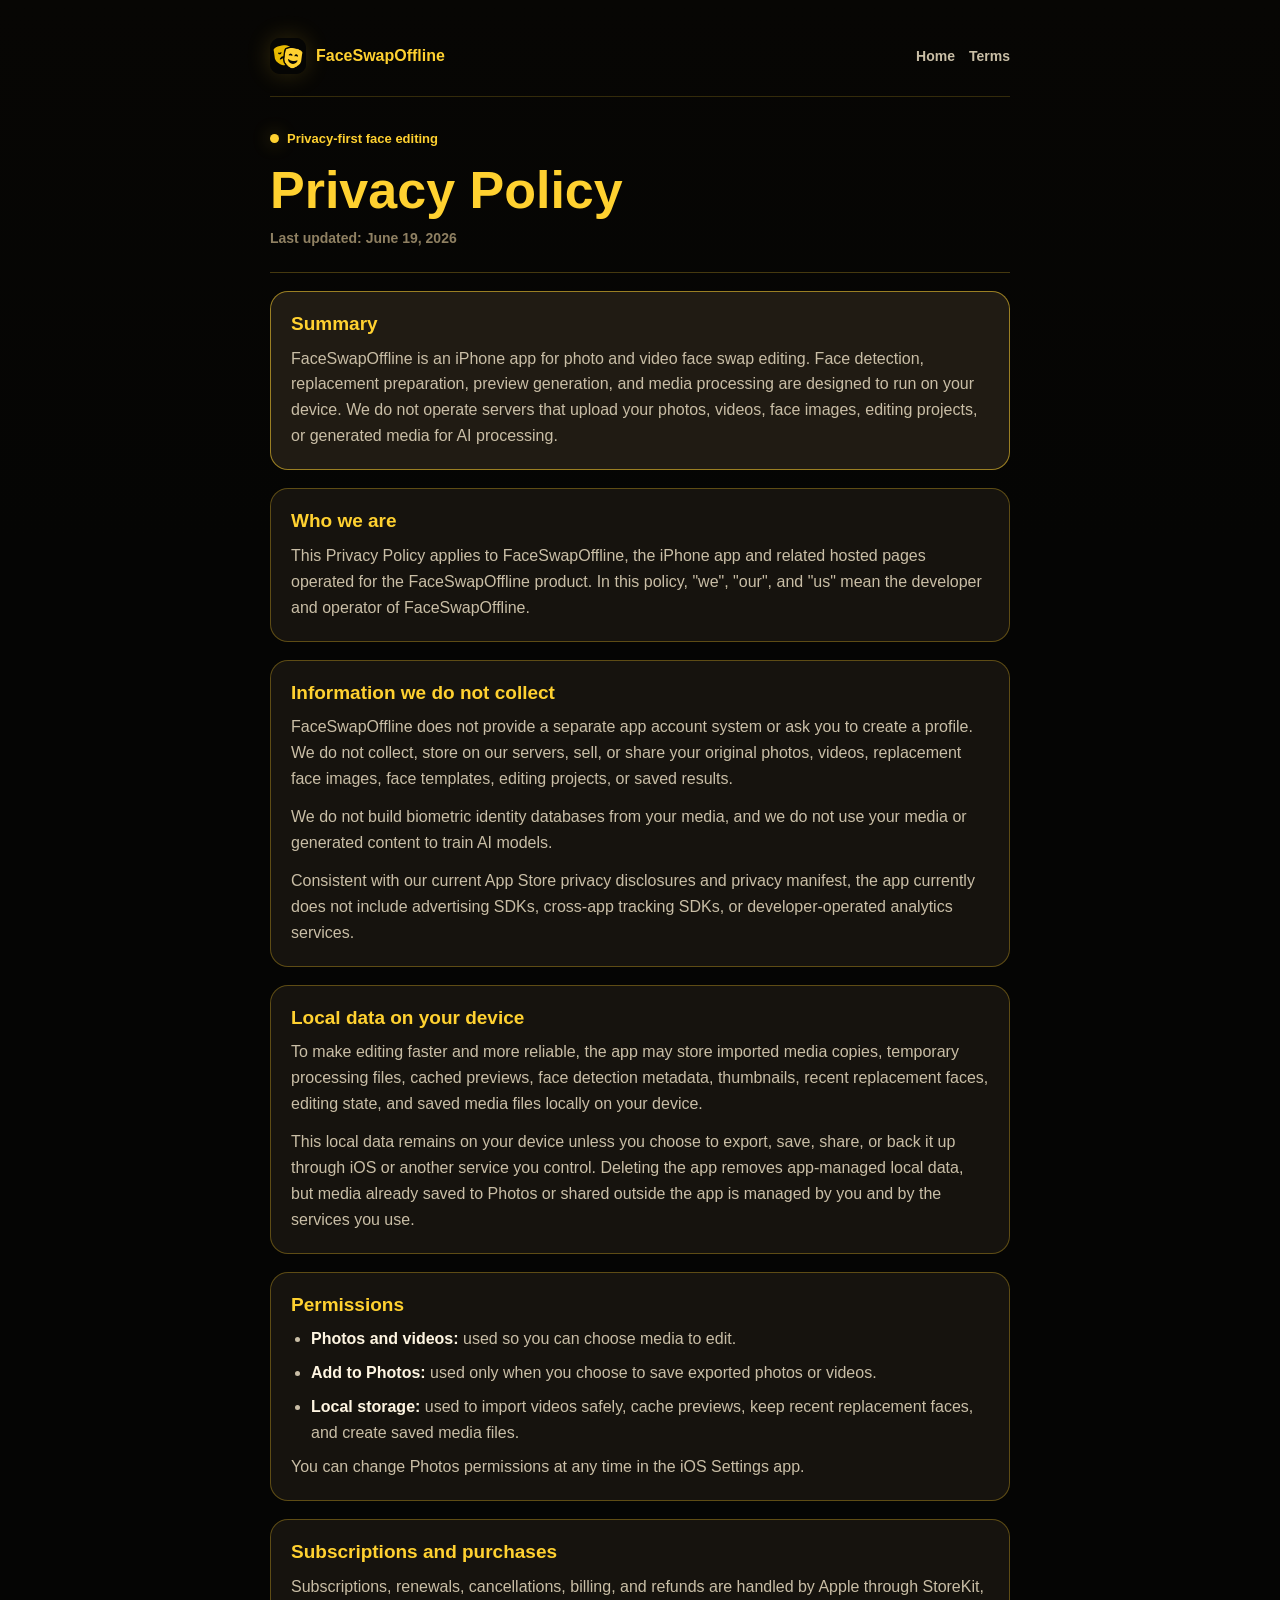
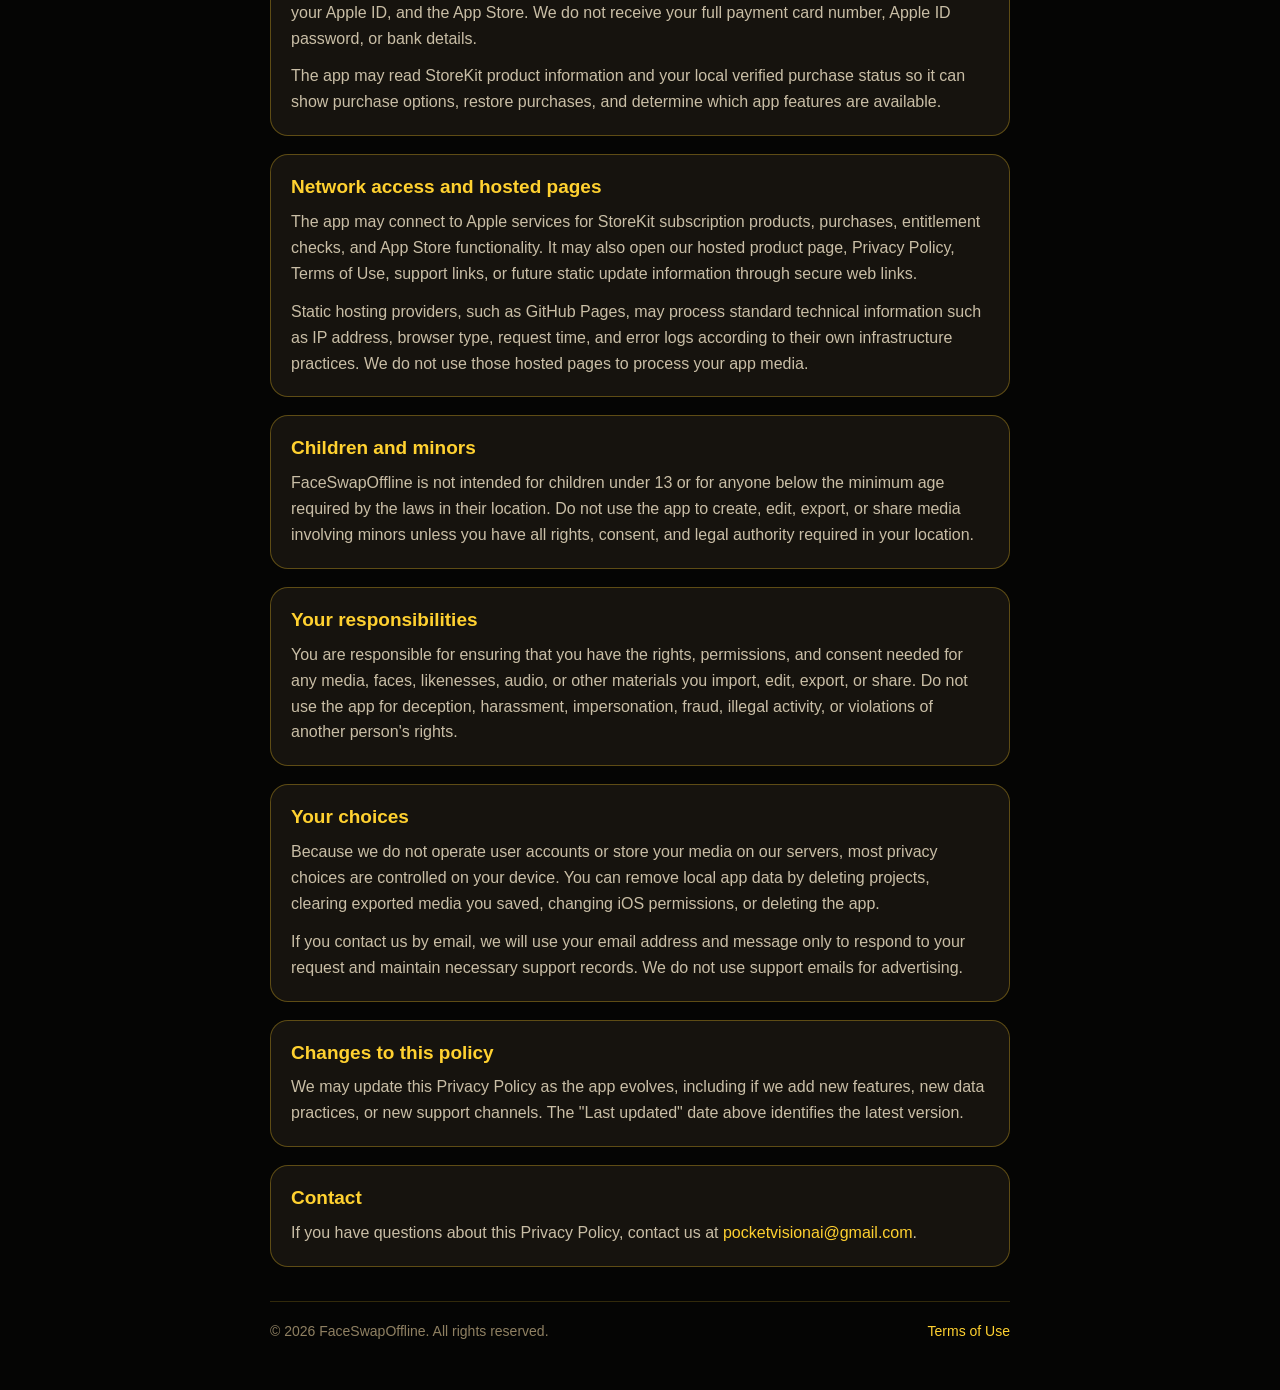
==== privacy.html @ 2d2094a8 "first commit" ====
<!doctype html>
<html lang="en">
<head>
  <meta charset="utf-8">
  <meta name="viewport" content="width=device-width, initial-scale=1">
  <title>FaceSwapOffline Privacy Policy</title>
  <link rel="icon" href="resource/icon.png">
  <link rel="apple-touch-icon" href="resource/icon.png">
  <link rel="stylesheet" href="site.css?v=2026060701">
</head>
<body>
  <main class="page legal-page">
    <header class="site-header" aria-label="Site header">
      <a class="brand" href="index.html" aria-label="FaceSwapOffline home">
        <img class="mark" src="resource/icon.png" width="36" height="36" alt="" aria-hidden="true">
        <span>FaceSwapOffline</span>
      </a>
      <nav class="nav" aria-label="Legal navigation">
        <a href="index.html">Home</a>
        <a href="terms.html">Terms</a>
      </nav>
    </header>

    <div class="legal-title">
      <p class="eyebrow">Privacy-first face editing</p>
      <h1>Privacy Policy</h1>
      <p class="updated">Last updated: June 19, 2026</p>
    </div>

    <section class="section notice">
      <h2>Summary</h2>
      <p>FaceSwapOffline is an iPhone app for photo and video face swap editing. Face detection, replacement preparation, preview generation, and media processing are designed to run on your device. We do not operate servers that upload your photos, videos, face images, editing projects, or generated media for AI processing.</p>
    </section>

    <section class="section">
      <h2>Who we are</h2>
      <p>This Privacy Policy applies to FaceSwapOffline, the iPhone app and related hosted pages operated for the FaceSwapOffline product. In this policy, "we", "our", and "us" mean the developer and operator of FaceSwapOffline.</p>
    </section>

    <section class="section">
      <h2>Information we do not collect</h2>
      <p>FaceSwapOffline does not provide a separate app account system or ask you to create a profile. We do not collect, store on our servers, sell, or share your original photos, videos, replacement face images, face templates, editing projects, or saved results.</p>
      <p>We do not build biometric identity databases from your media, and we do not use your media or generated content to train AI models.</p>
      <p>Consistent with our current App Store privacy disclosures and privacy manifest, the app currently does not include advertising SDKs, cross-app tracking SDKs, or developer-operated analytics services.</p>
    </section>

    <section class="section">
      <h2>Local data on your device</h2>
      <p>To make editing faster and more reliable, the app may store imported media copies, temporary processing files, cached previews, face detection metadata, thumbnails, recent replacement faces, editing state, and saved media files locally on your device.</p>
      <p>This local data remains on your device unless you choose to export, save, share, or back it up through iOS or another service you control. Deleting the app removes app-managed local data, but media already saved to Photos or shared outside the app is managed by you and by the services you use.</p>
    </section>

    <section class="section">
      <h2>Permissions</h2>
      <ul>
        <li><strong>Photos and videos:</strong> used so you can choose media to edit.</li>
        <li><strong>Add to Photos:</strong> used only when you choose to save exported photos or videos.</li>
        <li><strong>Local storage:</strong> used to import videos safely, cache previews, keep recent replacement faces, and create saved media files.</li>
      </ul>
      <p>You can change Photos permissions at any time in the iOS Settings app.</p>
    </section>

    <section class="section">
      <h2>Subscriptions and purchases</h2>
      <p>Subscriptions, renewals, cancellations, billing, and refunds are handled by Apple through StoreKit, your Apple ID, and the App Store. We do not receive your full payment card number, Apple ID password, or bank details.</p>
      <p>The app may read StoreKit product information and your local verified purchase status so it can show purchase options, restore purchases, and determine which app features are available.</p>
    </section>

    <section class="section">
      <h2>Network access and hosted pages</h2>
      <p>The app may connect to Apple services for StoreKit subscription products, purchases, entitlement checks, and App Store functionality. It may also open our hosted product page, Privacy Policy, Terms of Use, support links, or future static update information through secure web links.</p>
      <p>Static hosting providers, such as GitHub Pages, may process standard technical information such as IP address, browser type, request time, and error logs according to their own infrastructure practices. We do not use those hosted pages to process your app media.</p>
    </section>

    <section class="section">
      <h2>Children and minors</h2>
      <p>FaceSwapOffline is not intended for children under 13 or for anyone below the minimum age required by the laws in their location. Do not use the app to create, edit, export, or share media involving minors unless you have all rights, consent, and legal authority required in your location.</p>
    </section>

    <section class="section">
      <h2>Your responsibilities</h2>
      <p>You are responsible for ensuring that you have the rights, permissions, and consent needed for any media, faces, likenesses, audio, or other materials you import, edit, export, or share. Do not use the app for deception, harassment, impersonation, fraud, illegal activity, or violations of another person's rights.</p>
    </section>

    <section class="section">
      <h2>Your choices</h2>
      <p>Because we do not operate user accounts or store your media on our servers, most privacy choices are controlled on your device. You can remove local app data by deleting projects, clearing exported media you saved, changing iOS permissions, or deleting the app.</p>
      <p>If you contact us by email, we will use your email address and message only to respond to your request and maintain necessary support records. We do not use support emails for advertising.</p>
    </section>

    <section class="section">
      <h2>Changes to this policy</h2>
      <p>We may update this Privacy Policy as the app evolves, including if we add new features, new data practices, or new support channels. The "Last updated" date above identifies the latest version.</p>
    </section>

    <section class="section">
      <h2>Contact</h2>
      <p>If you have questions about this Privacy Policy, contact us at <a href="mailto:pocketvisionai@gmail.com">pocketvisionai@gmail.com</a>.</p>
    </section>

    <footer class="footer">
      <span>&copy; 2026 FaceSwapOffline. All rights reserved.</span>
      <span><a href="terms.html">Terms of Use</a></span>
    </footer>
  </main>
</body>
</html>
---- site.css ----
:root {
  --app-black: #050504;
  --control-black: #0a0907;
  --surface: #18150f;
  --elevated: #221d14;
  --yellow: #ffd130;
  --yellow-pressed: #e6b800;
  --stroke: #6e5917;
  --text: #fff6e2;
  --muted: #c9bea6;
  --soft: #8f8062;
  --danger: #ff4747;
}

* {
  box-sizing: border-box;
}

html {
  -webkit-text-size-adjust: 100%;
  background: var(--app-black);
}

body {
  margin: 0;
  background: linear-gradient(180deg, #070604 0%, var(--app-black) 34rem);
  color: var(--text);
  font-family: -apple-system, BlinkMacSystemFont, "SF Pro Text", "Segoe UI", Roboto, Helvetica, Arial, sans-serif;
  line-height: 1.62;
  font-size: 16px;
}

a {
  color: var(--yellow);
  text-decoration: none;
}

a:hover {
  color: var(--yellow-pressed);
}

.page {
  width: min(980px, 100%);
  margin: 0 auto;
  padding: 24px 20px 48px;
}

.legal-page {
  width: min(780px, 100%);
}

.product-page {
  width: min(1120px, 100%);
}

.site-header {
  display: flex;
  align-items: center;
  justify-content: space-between;
  gap: 18px;
  padding: 14px 0 22px;
}

.brand {
  display: inline-flex;
  align-items: center;
  gap: 10px;
  min-width: 0;
  color: var(--yellow);
  font-weight: 850;
  letter-spacing: 0;
}

.mark {
  display: block;
  width: 36px;
  height: 36px;
  flex: 0 0 auto;
  border-radius: 10px;
  background: var(--app-black);
  object-fit: cover;
  box-shadow: 0 0 24px rgba(255, 209, 48, 0.18);
}

.brand span:last-child {
  overflow: hidden;
  text-overflow: ellipsis;
  white-space: nowrap;
}

.nav {
  display: flex;
  align-items: center;
  gap: 14px;
  font-size: 14px;
  font-weight: 750;
}

.nav a {
  color: var(--muted);
}

.nav a:hover {
  color: var(--yellow);
}

.hero {
  display: block;
  max-width: 760px;
  min-height: min(520px, calc(100vh - 86px));
  padding: 72px 0 44px;
}

.product-hero {
  display: grid;
  grid-template-columns: minmax(0, 1fr) minmax(280px, 380px);
  align-items: center;
  gap: 42px;
  max-width: none;
  min-height: min(660px, calc(100vh - 84px));
  padding: 46px 0 36px;
}

.hero-copy {
  min-width: 0;
}

.eyebrow {
  display: inline-flex;
  align-items: center;
  gap: 8px;
  margin: 0 0 14px;
  color: var(--yellow);
  font-size: 13px;
  font-weight: 850;
  letter-spacing: 0;
}

.eyebrow::before {
  width: 9px;
  height: 9px;
  border-radius: 999px;
  background: var(--yellow);
  content: "";
  box-shadow: 0 0 18px rgba(255, 209, 48, 0.38);
}

h1 {
  margin: 0;
  color: var(--yellow);
  font-size: clamp(42px, 8vw, 76px);
  line-height: 0.98;
  letter-spacing: 0;
}

.legal-title {
  padding: 28px 0 22px;
  border-top: 1px solid rgba(255, 209, 48, 0.18);
  border-bottom: 1px solid rgba(255, 209, 48, 0.25);
}

.legal-title h1 {
  font-size: clamp(34px, 7vw, 52px);
  line-height: 1.04;
}

.updated {
  margin: 10px 0 0;
  color: var(--soft);
  font-size: 14px;
  font-weight: 700;
}

.lead {
  max-width: 650px;
  margin: 18px 0 0;
  color: var(--muted);
  font-size: 18px;
}

.trust-line {
  display: inline-flex;
  margin: 24px 0 0;
  padding: 9px 12px;
  border: 1px solid rgba(255, 209, 48, 0.28);
  border-radius: 8px;
  color: var(--text);
  background: rgba(24, 21, 15, 0.82);
  font-size: 14px;
  font-weight: 800;
}

.hero-media {
  width: min(100%, 360px);
  justify-self: end;
}

.product-video {
  display: block;
  width: 100%;
  height: auto;
  aspect-ratio: 9 / 16;
  border: 1px solid rgba(255, 209, 48, 0.34);
  border-radius: 28px;
  background: var(--control-black);
  box-shadow: 0 20px 60px rgba(0, 0, 0, 0.34);
  object-fit: cover;
  object-position: center 44%;
}

.actions {
  display: flex;
  flex-wrap: wrap;
  gap: 12px;
  margin-top: 28px;
}

.button {
  display: inline-flex;
  align-items: center;
  justify-content: center;
  min-height: 48px;
  padding: 0 18px;
  border: 1px solid rgba(255, 209, 48, 0.72);
  border-radius: 999px;
  background: var(--yellow);
  color: var(--app-black);
  font-weight: 850;
}

.button.secondary {
  background: rgba(255, 209, 48, 0.06);
  color: var(--text);
}

.button:hover {
  background: var(--yellow-pressed);
  color: var(--app-black);
}

.button.secondary:hover {
  background: rgba(255, 209, 48, 0.12);
  color: var(--yellow);
}

.feature-grid {
  display: grid;
  grid-template-columns: repeat(4, 1fr);
  gap: 14px;
  margin-top: 16px;
}

.feature-card {
  padding: 18px;
  border: 1px solid rgba(110, 89, 23, 0.78);
  border-radius: 8px;
  background: rgba(24, 21, 15, 0.9);
}

.feature-card h2 {
  margin: 0 0 8px;
  color: var(--yellow);
  font-size: 18px;
  line-height: 1.25;
  letter-spacing: 0;
}

.feature-card p {
  margin: 0;
  color: var(--muted);
  font-size: 15px;
}

.showcase {
  margin-top: 54px;
}

.section-heading {
  max-width: 720px;
  margin-bottom: 20px;
}

.section-heading h2 {
  margin: 0;
  color: var(--text);
  font-size: clamp(28px, 4vw, 44px);
  line-height: 1.08;
  letter-spacing: 0;
}

.comparison-grid {
  display: grid;
  grid-template-columns: repeat(2, minmax(0, 1fr));
  gap: 18px;
}

.comparison-set {
  display: grid;
  grid-template-columns: repeat(2, minmax(0, 1fr));
  gap: 12px;
  min-width: 0;
}

.process-grid {
  display: grid;
  grid-template-columns: repeat(3, minmax(0, 1fr));
  gap: 14px;
}

.phone-shot {
  min-width: 0;
  margin: 0;
}

.phone-shot img {
  display: block;
  width: 100%;
  height: auto;
  aspect-ratio: 1170 / 2532;
  border: 1px solid rgba(255, 209, 48, 0.24);
  border-radius: 18px;
  background: var(--control-black);
  object-fit: cover;
  box-shadow: 0 14px 34px rgba(0, 0, 0, 0.24);
}

.photo-shot img {
  aspect-ratio: 2 / 3;
}

.phone-shot figcaption {
  margin-top: 8px;
  color: var(--soft);
  font-size: 13px;
  font-weight: 800;
  text-align: center;
}

.section-grid {
  display: grid;
  grid-template-columns: repeat(3, 1fr);
  gap: 16px;
  margin-top: 8px;
}

.section {
  margin-top: 18px;
  padding: 20px;
  border: 1px solid rgba(110, 89, 23, 0.82);
  border-radius: 18px;
  background: rgba(24, 21, 15, 0.94);
}

.section.notice {
  border-color: rgba(255, 209, 48, 0.55);
  background: rgba(34, 29, 20, 0.96);
}

.section h2 {
  margin: 0 0 10px;
  color: var(--yellow);
  font-size: 19px;
  line-height: 1.25;
  letter-spacing: 0;
}

.section p {
  margin: 0 0 12px;
  color: var(--muted);
}

.section p:last-child {
  margin-bottom: 0;
}

.section ul {
  margin: 10px 0 0;
  padding-left: 20px;
  color: var(--muted);
}

.section li {
  margin: 8px 0;
}

.section strong {
  color: var(--text);
}

.footer {
  display: flex;
  flex-wrap: wrap;
  align-items: center;
  justify-content: space-between;
  gap: 12px;
  margin-top: 34px;
  padding-top: 18px;
  border-top: 1px solid rgba(255, 209, 48, 0.18);
  color: var(--soft);
  font-size: 14px;
}

@media (max-width: 900px) {
  .page {
    padding: 18px 16px 38px;
  }

  .site-header {
    align-items: flex-start;
  }

  .nav {
    flex-wrap: wrap;
    justify-content: flex-end;
    row-gap: 6px;
  }

  .hero {
    min-height: auto;
    padding: 44px 0 30px;
  }

  .product-hero {
    grid-template-columns: 1fr;
    gap: 28px;
    padding: 34px 0 28px;
  }

  .hero-media {
    width: min(100%, 240px);
    justify-self: center;
  }

  .lead {
    font-size: 16px;
  }

  .feature-grid {
    grid-template-columns: repeat(2, 1fr);
  }

  .comparison-grid {
    grid-template-columns: 1fr;
  }

  .process-grid {
    grid-template-columns: 1fr;
  }

  .process-shot img {
    aspect-ratio: 1170 / 2100;
    object-position: center 45%;
  }

  .section-grid {
    grid-template-columns: 1fr;
  }
}

@media (max-width: 560px) {
  h1 {
    font-size: clamp(40px, 13vw, 58px);
  }

  .product-page h1 {
    font-size: clamp(36px, 11vw, 46px);
  }

  .feature-grid {
    grid-template-columns: 1fr;
  }

  .comparison-set {
    gap: 10px;
  }

  .phone-shot img {
    border-radius: 12px;
  }

  .product-video {
    border-radius: 20px;
  }

  .hero-media {
    width: min(100%, 220px);
  }
}
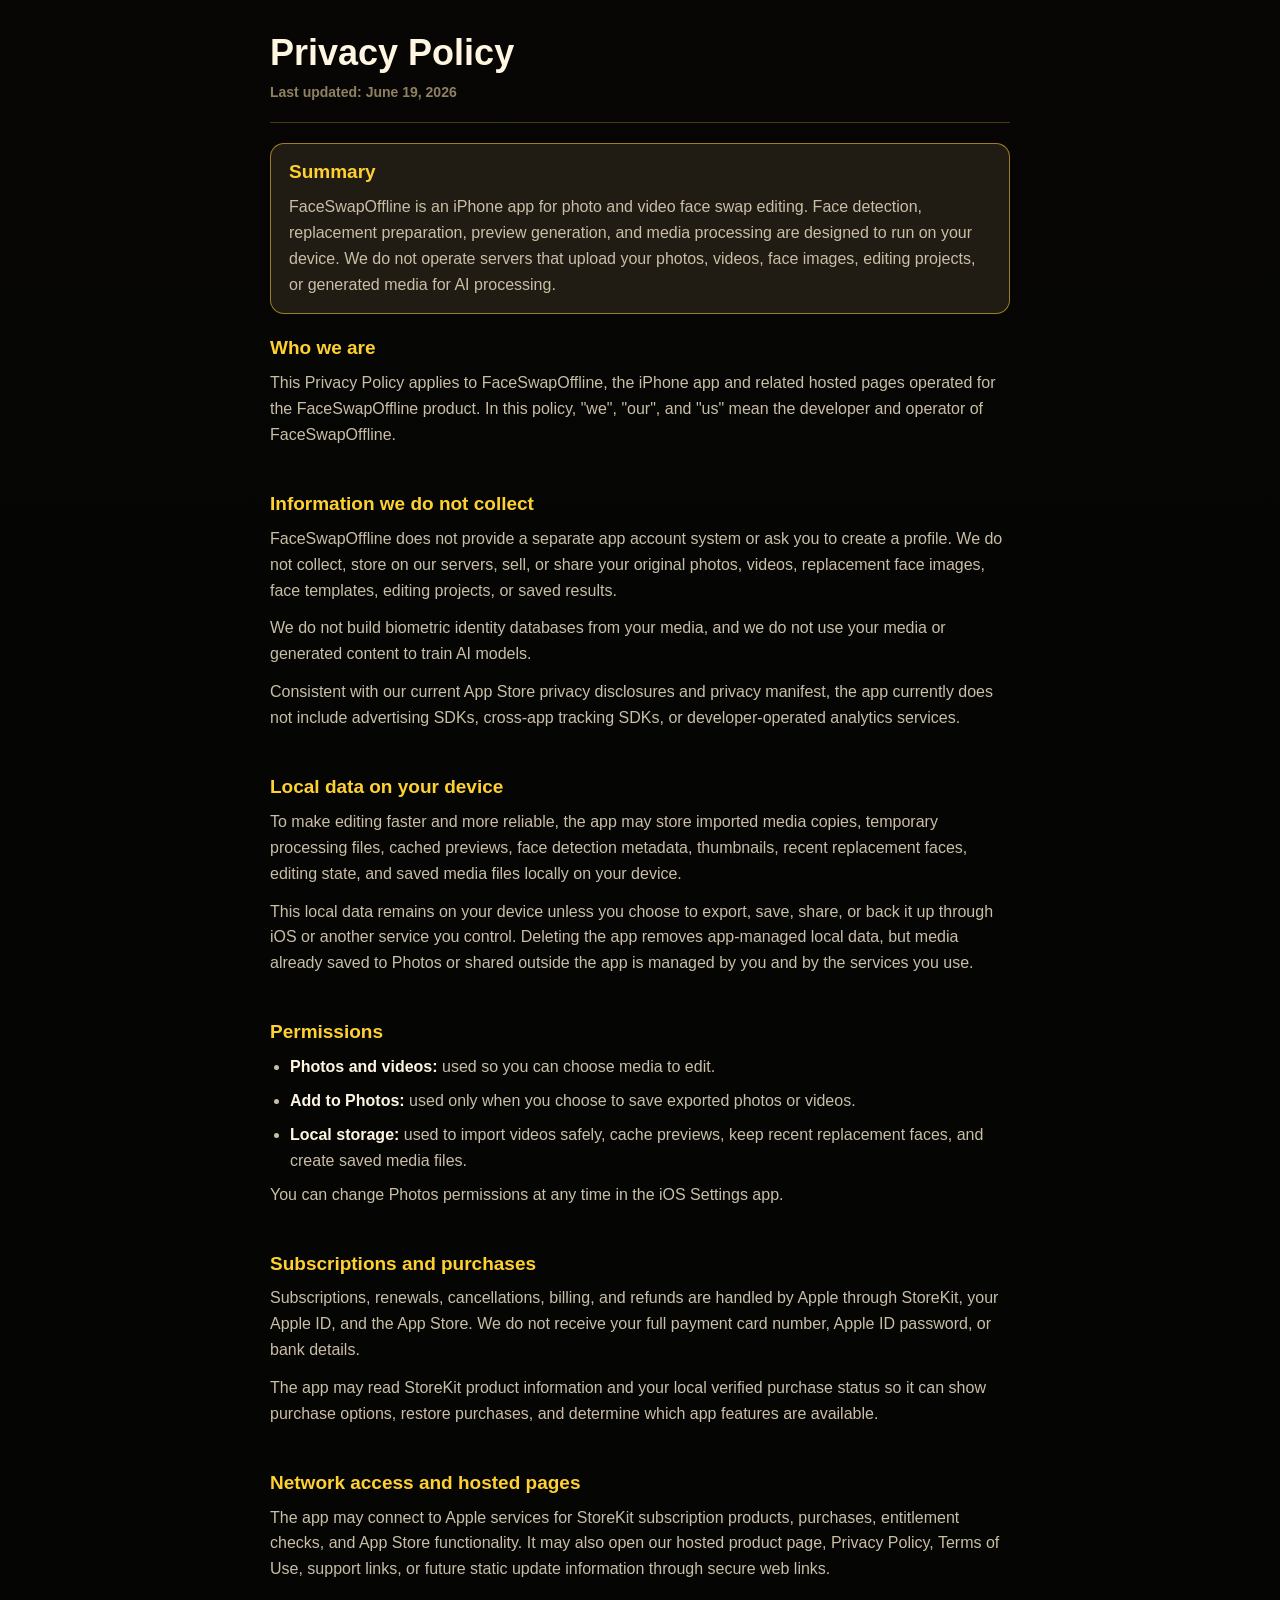
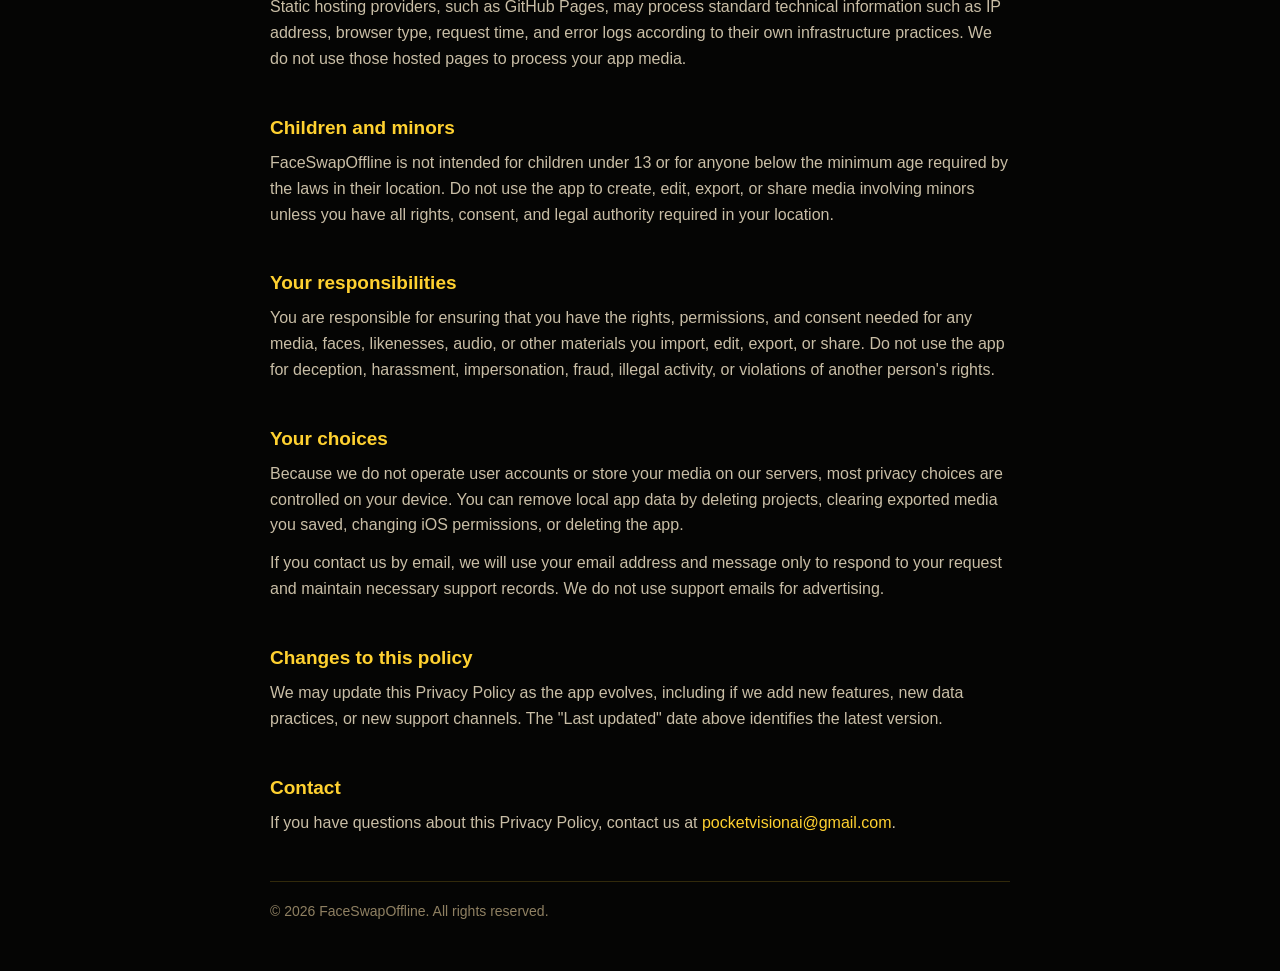
==== commit 96c4e923: "update" ====
--- a/privacy.html
+++ b/privacy.html
@@ -6,26 +6,14 @@
   <title>FaceSwapOffline Privacy Policy</title>
   <link rel="icon" href="resource/icon.png">
   <link rel="apple-touch-icon" href="resource/icon.png">
-  <link rel="stylesheet" href="site.css?v=2026060701">
+  <link rel="stylesheet" href="site.css?v=2026061902">
 </head>
 <body>
   <main class="page legal-page">
-    <header class="site-header" aria-label="Site header">
-      <a class="brand" href="index.html" aria-label="FaceSwapOffline home">
-        <img class="mark" src="resource/icon.png" width="36" height="36" alt="" aria-hidden="true">
-        <span>FaceSwapOffline</span>
-      </a>
-      <nav class="nav" aria-label="Legal navigation">
-        <a href="index.html">Home</a>
-        <a href="terms.html">Terms</a>
-      </nav>
-    </header>
-
-    <div class="legal-title">
-      <p class="eyebrow">Privacy-first face editing</p>
+    <header class="legal-title">
       <h1>Privacy Policy</h1>
       <p class="updated">Last updated: June 19, 2026</p>
-    </div>
+    </header>
 
     <section class="section notice">
       <h2>Summary</h2>
@@ -98,9 +86,8 @@
       <p>If you have questions about this Privacy Policy, contact us at <a href="mailto:pocketvisionai@gmail.com">pocketvisionai@gmail.com</a>.</p>
     </section>
 
-    <footer class="footer">
+    <footer class="footer legal-footer">
       <span>&copy; 2026 FaceSwapOffline. All rights reserved.</span>
-      <span><a href="terms.html">Terms of Use</a></span>
     </footer>
   </main>
 </body>
--- a/site.css
+++ b/site.css
@@ -154,13 +154,13 @@
 }
 
 .legal-title {
-  padding: 28px 0 22px;
-  border-top: 1px solid rgba(255, 209, 48, 0.18);
+  padding: 10px 0 18px;
   border-bottom: 1px solid rgba(255, 209, 48, 0.25);
 }
 
 .legal-title h1 {
-  font-size: clamp(34px, 7vw, 52px);
+  color: var(--text);
+  font-size: clamp(28px, 6vw, 36px);
   line-height: 1.04;
 }
 
@@ -191,7 +191,7 @@
 }
 
 .hero-media {
-  width: min(100%, 360px);
+  width: min(100%, 315px);
   justify-self: end;
 }
 
@@ -199,13 +199,13 @@
   display: block;
   width: 100%;
   height: auto;
-  aspect-ratio: 9 / 16;
+  aspect-ratio: 1170 / 2532;
   border: 1px solid rgba(255, 209, 48, 0.34);
   border-radius: 28px;
   background: var(--control-black);
   box-shadow: 0 20px 60px rgba(0, 0, 0, 0.34);
-  object-fit: cover;
-  object-position: center 44%;
+  object-fit: contain;
+  object-position: center;
 }
 
 .actions {
@@ -356,6 +356,22 @@
   background: rgba(34, 29, 20, 0.96);
 }
 
+.legal-page .section {
+  margin-top: 0;
+  padding: 22px 0;
+  border: 0;
+  border-radius: 0;
+  background: transparent;
+}
+
+.legal-page .section.notice {
+  margin: 20px 0 0;
+  padding: 16px 18px;
+  border: 1px solid rgba(255, 209, 48, 0.55);
+  border-radius: 14px;
+  background: rgba(34, 29, 20, 0.96);
+}
+
 .section h2 {
   margin: 0 0 10px;
   color: var(--yellow);
@@ -400,6 +416,11 @@
   font-size: 14px;
 }
 
+.legal-footer {
+  justify-content: flex-start;
+  margin-top: 24px;
+}
+
 @media (max-width: 900px) {
   .page {
     padding: 18px 16px 38px;
@@ -427,7 +448,7 @@
   }
 
   .hero-media {
-    width: min(100%, 240px);
+    width: min(100%, 210px);
     justify-self: center;
   }
 
@@ -483,6 +504,6 @@
   }
 
   .hero-media {
-    width: min(100%, 220px);
-  }
-}
+    width: min(100%, 190px);
+  }
+}
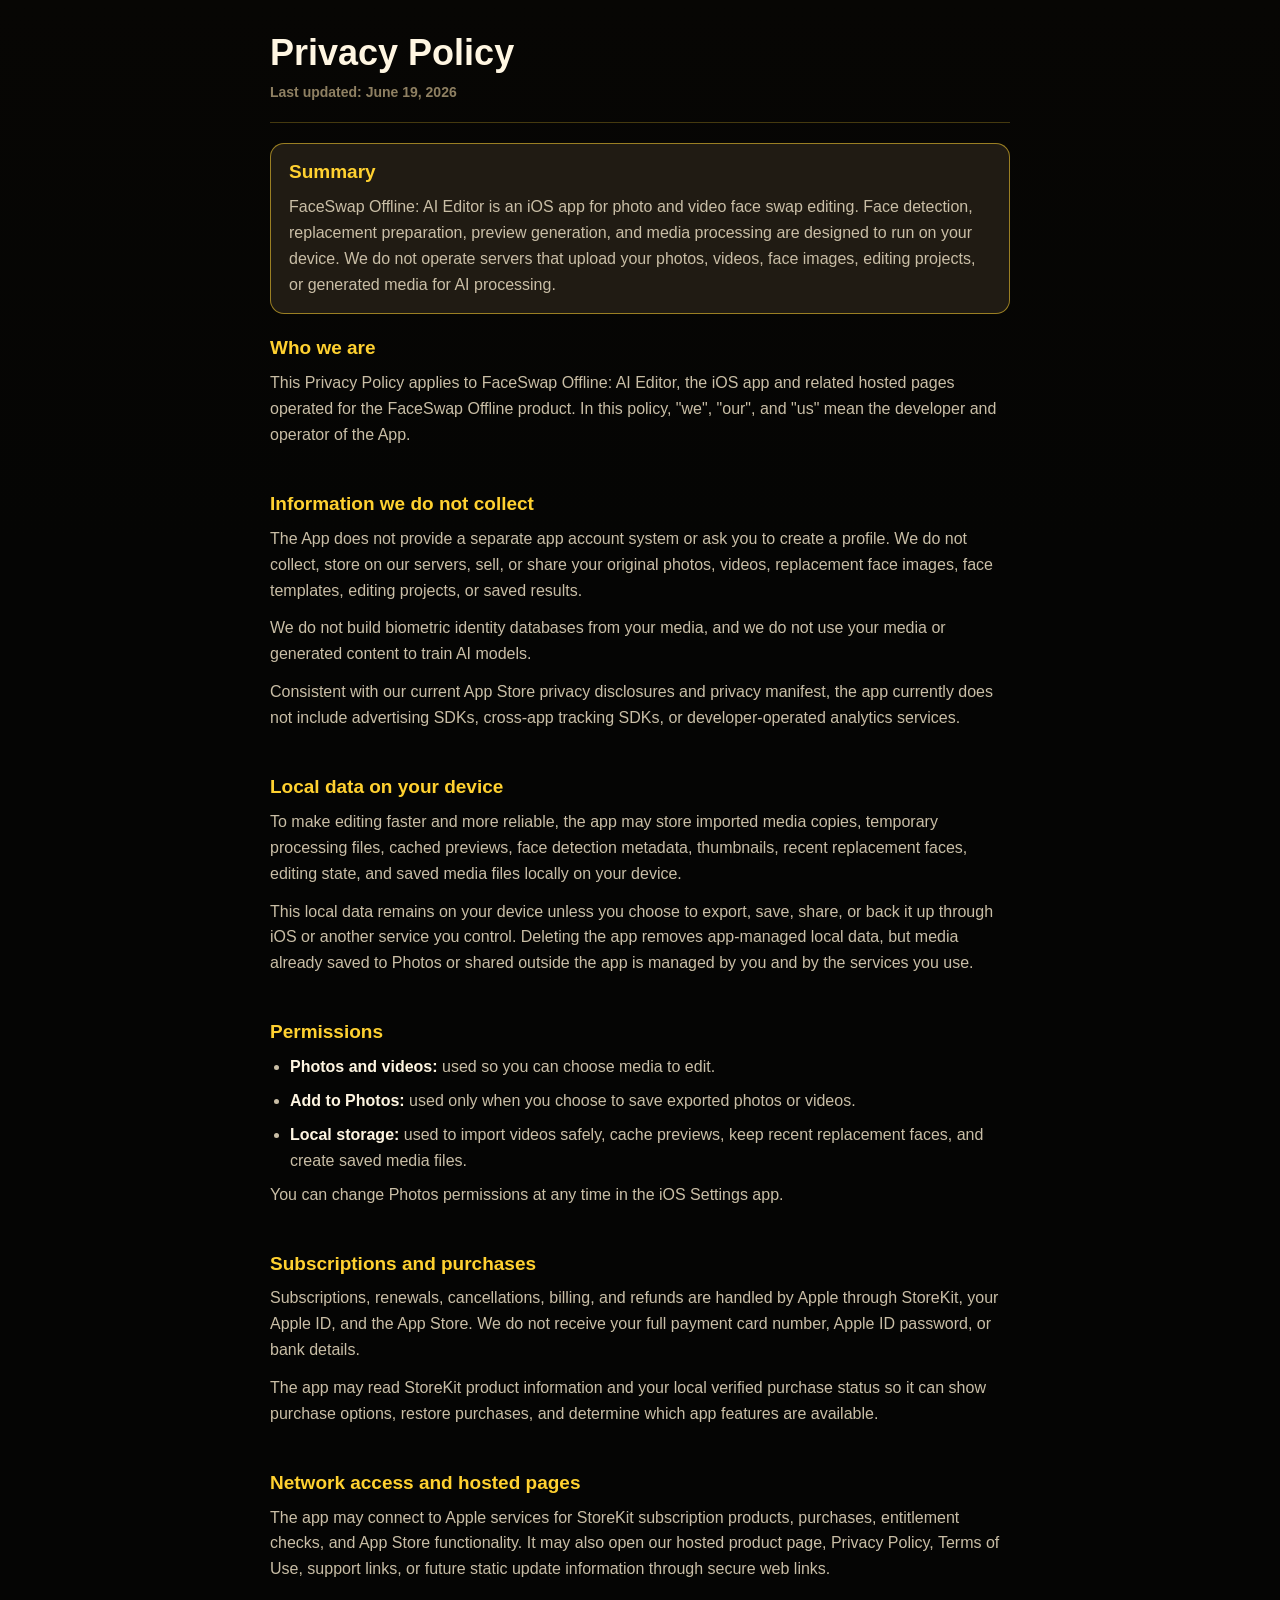
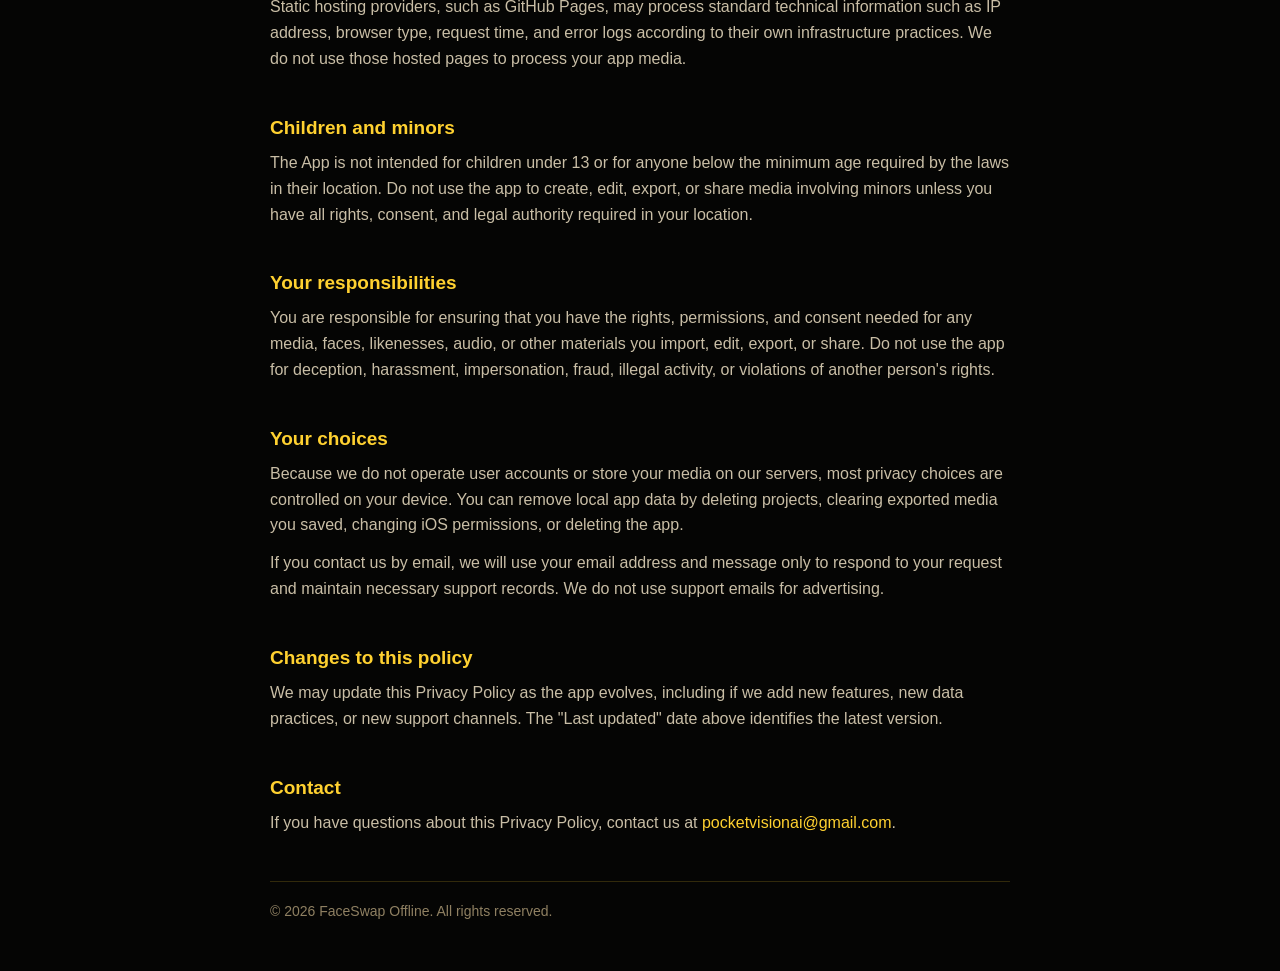
==== commit 1e497334: "update name." ====
--- a/privacy.html
+++ b/privacy.html
@@ -3,7 +3,7 @@
 <head>
   <meta charset="utf-8">
   <meta name="viewport" content="width=device-width, initial-scale=1">
-  <title>FaceSwapOffline Privacy Policy</title>
+  <title>FaceSwap Offline: AI Editor Privacy Policy</title>
   <link rel="icon" href="resource/icon.png">
   <link rel="apple-touch-icon" href="resource/icon.png">
   <link rel="stylesheet" href="site.css?v=2026061902">
@@ -17,17 +17,17 @@
 
     <section class="section notice">
       <h2>Summary</h2>
-      <p>FaceSwapOffline is an iPhone app for photo and video face swap editing. Face detection, replacement preparation, preview generation, and media processing are designed to run on your device. We do not operate servers that upload your photos, videos, face images, editing projects, or generated media for AI processing.</p>
+      <p>FaceSwap Offline: AI Editor is an iOS app for photo and video face swap editing. Face detection, replacement preparation, preview generation, and media processing are designed to run on your device. We do not operate servers that upload your photos, videos, face images, editing projects, or generated media for AI processing.</p>
     </section>
 
     <section class="section">
       <h2>Who we are</h2>
-      <p>This Privacy Policy applies to FaceSwapOffline, the iPhone app and related hosted pages operated for the FaceSwapOffline product. In this policy, "we", "our", and "us" mean the developer and operator of FaceSwapOffline.</p>
+      <p>This Privacy Policy applies to FaceSwap Offline: AI Editor, the iOS app and related hosted pages operated for the FaceSwap Offline product. In this policy, "we", "our", and "us" mean the developer and operator of the App.</p>
     </section>
 
     <section class="section">
       <h2>Information we do not collect</h2>
-      <p>FaceSwapOffline does not provide a separate app account system or ask you to create a profile. We do not collect, store on our servers, sell, or share your original photos, videos, replacement face images, face templates, editing projects, or saved results.</p>
+      <p>The App does not provide a separate app account system or ask you to create a profile. We do not collect, store on our servers, sell, or share your original photos, videos, replacement face images, face templates, editing projects, or saved results.</p>
       <p>We do not build biometric identity databases from your media, and we do not use your media or generated content to train AI models.</p>
       <p>Consistent with our current App Store privacy disclosures and privacy manifest, the app currently does not include advertising SDKs, cross-app tracking SDKs, or developer-operated analytics services.</p>
     </section>
@@ -62,7 +62,7 @@
 
     <section class="section">
       <h2>Children and minors</h2>
-      <p>FaceSwapOffline is not intended for children under 13 or for anyone below the minimum age required by the laws in their location. Do not use the app to create, edit, export, or share media involving minors unless you have all rights, consent, and legal authority required in your location.</p>
+      <p>The App is not intended for children under 13 or for anyone below the minimum age required by the laws in their location. Do not use the app to create, edit, export, or share media involving minors unless you have all rights, consent, and legal authority required in your location.</p>
     </section>
 
     <section class="section">
@@ -87,7 +87,7 @@
     </section>
 
     <footer class="footer legal-footer">
-      <span>&copy; 2026 FaceSwapOffline. All rights reserved.</span>
+      <span>&copy; 2026 FaceSwap Offline. All rights reserved.</span>
     </footer>
   </main>
 </body>
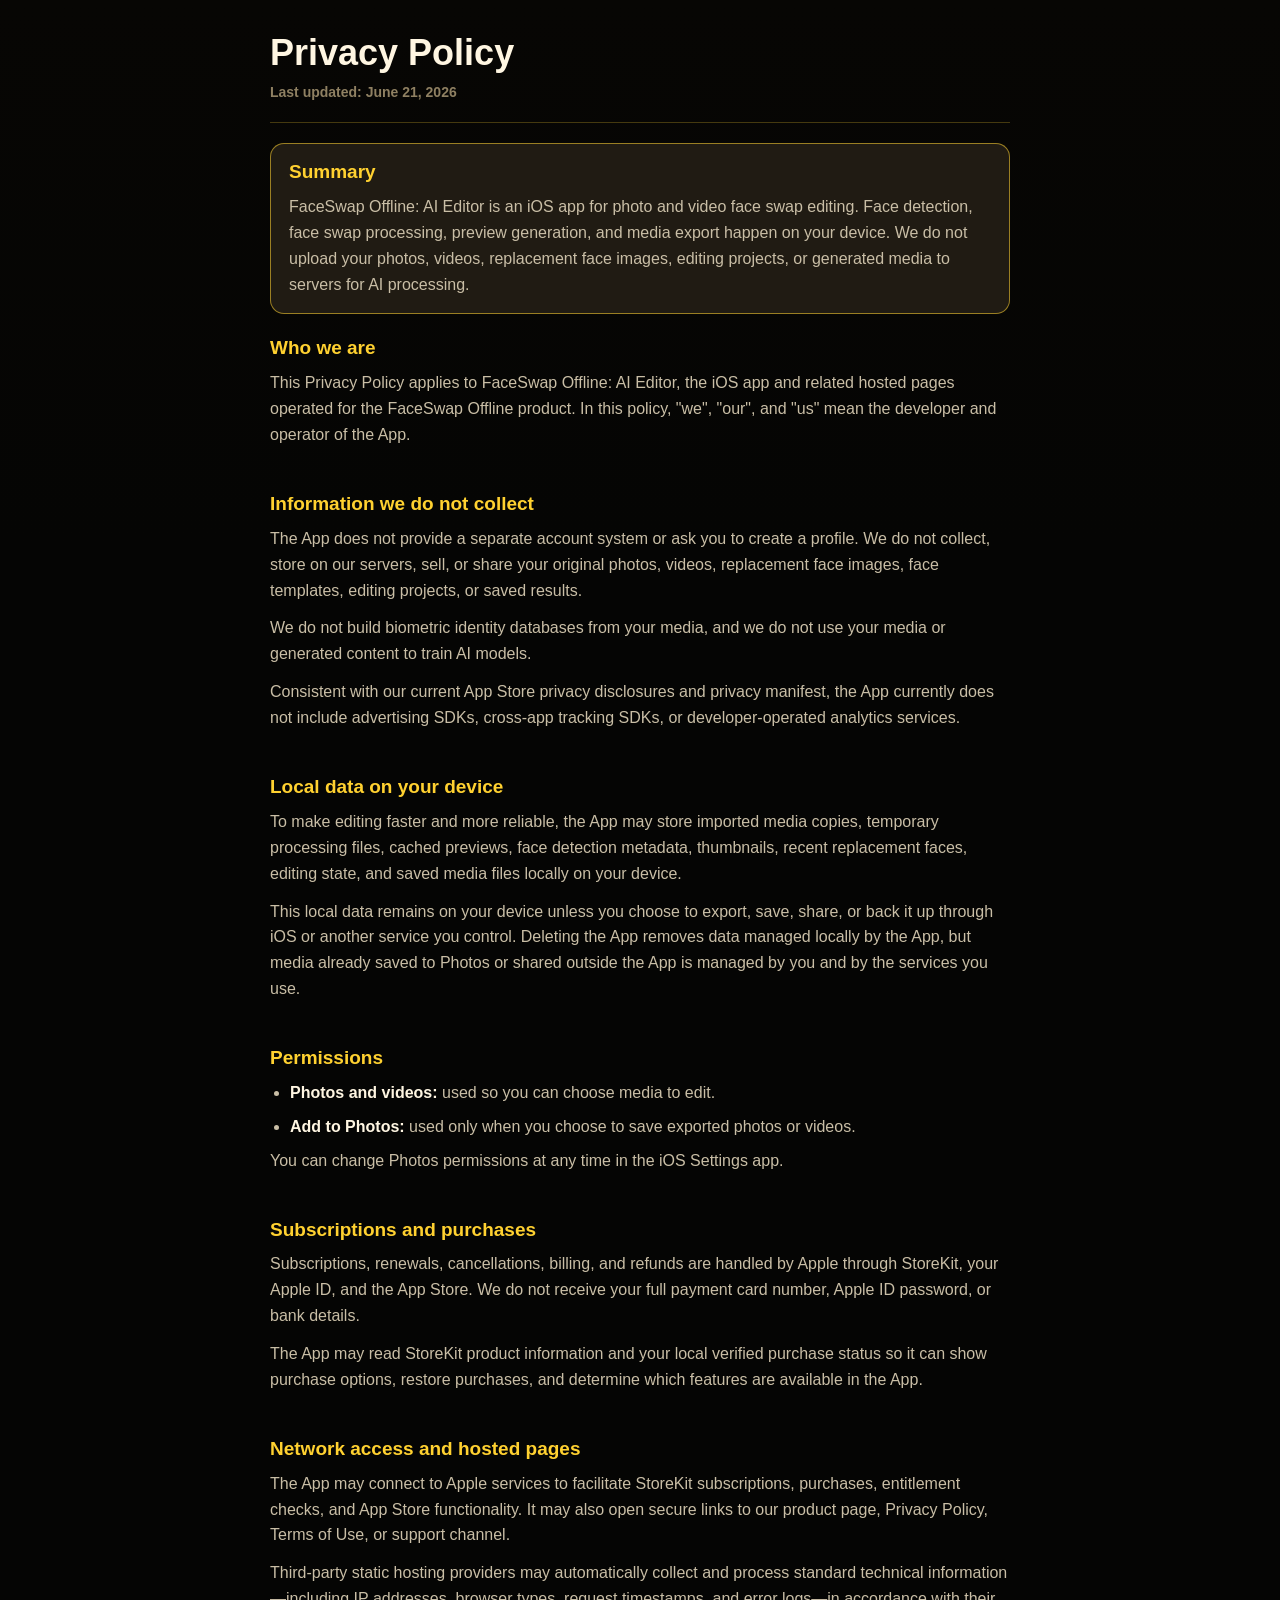
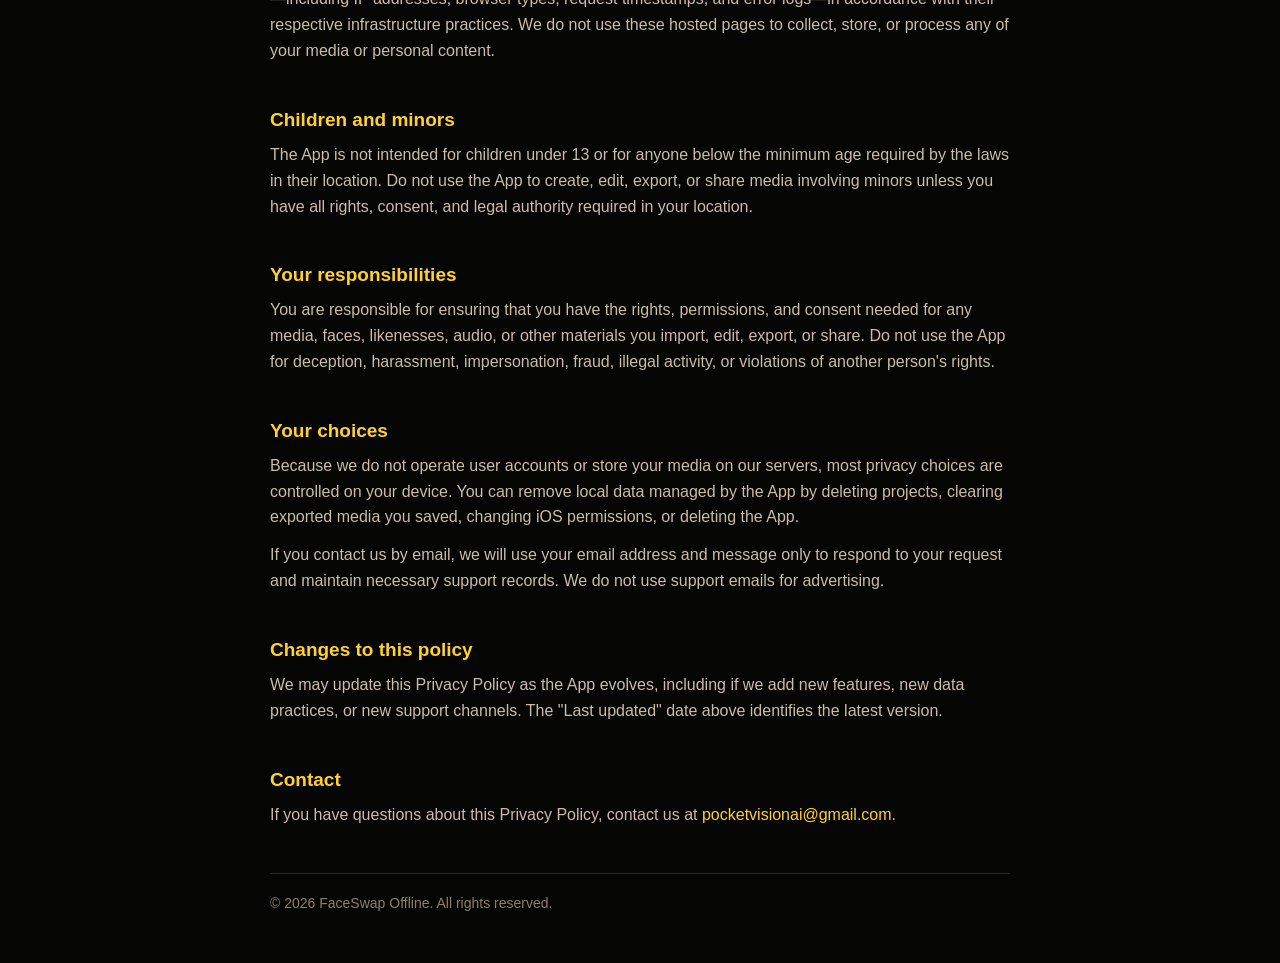
==== commit 285b5fca: "update." ====
--- a/privacy.html
+++ b/privacy.html
@@ -12,12 +12,12 @@
   <main class="page legal-page">
     <header class="legal-title">
       <h1>Privacy Policy</h1>
-      <p class="updated">Last updated: June 19, 2026</p>
+      <p class="updated">Last updated: June 21, 2026</p>
     </header>
 
     <section class="section notice">
       <h2>Summary</h2>
-      <p>FaceSwap Offline: AI Editor is an iOS app for photo and video face swap editing. Face detection, replacement preparation, preview generation, and media processing are designed to run on your device. We do not operate servers that upload your photos, videos, face images, editing projects, or generated media for AI processing.</p>
+      <p>FaceSwap Offline: AI Editor is an iOS app for photo and video face swap editing. Face detection, face swap processing, preview generation, and media export happen on your device. We do not upload your photos, videos, replacement face images, editing projects, or generated media to servers for AI processing.</p>
     </section>
 
     <section class="section">
@@ -27,15 +27,15 @@
 
     <section class="section">
       <h2>Information we do not collect</h2>
-      <p>The App does not provide a separate app account system or ask you to create a profile. We do not collect, store on our servers, sell, or share your original photos, videos, replacement face images, face templates, editing projects, or saved results.</p>
+      <p>The App does not provide a separate account system or ask you to create a profile. We do not collect, store on our servers, sell, or share your original photos, videos, replacement face images, face templates, editing projects, or saved results.</p>
       <p>We do not build biometric identity databases from your media, and we do not use your media or generated content to train AI models.</p>
-      <p>Consistent with our current App Store privacy disclosures and privacy manifest, the app currently does not include advertising SDKs, cross-app tracking SDKs, or developer-operated analytics services.</p>
+      <p>Consistent with our current App Store privacy disclosures and privacy manifest, the App currently does not include advertising SDKs, cross-app tracking SDKs, or developer-operated analytics services.</p>
     </section>
 
     <section class="section">
       <h2>Local data on your device</h2>
-      <p>To make editing faster and more reliable, the app may store imported media copies, temporary processing files, cached previews, face detection metadata, thumbnails, recent replacement faces, editing state, and saved media files locally on your device.</p>
-      <p>This local data remains on your device unless you choose to export, save, share, or back it up through iOS or another service you control. Deleting the app removes app-managed local data, but media already saved to Photos or shared outside the app is managed by you and by the services you use.</p>
+      <p>To make editing faster and more reliable, the App may store imported media copies, temporary processing files, cached previews, face detection metadata, thumbnails, recent replacement faces, editing state, and saved media files locally on your device.</p>
+      <p>This local data remains on your device unless you choose to export, save, share, or back it up through iOS or another service you control. Deleting the App removes data managed locally by the App, but media already saved to Photos or shared outside the App is managed by you and by the services you use.</p>
     </section>
 
     <section class="section">
@@ -43,7 +43,6 @@
       <ul>
         <li><strong>Photos and videos:</strong> used so you can choose media to edit.</li>
         <li><strong>Add to Photos:</strong> used only when you choose to save exported photos or videos.</li>
-        <li><strong>Local storage:</strong> used to import videos safely, cache previews, keep recent replacement faces, and create saved media files.</li>
       </ul>
       <p>You can change Photos permissions at any time in the iOS Settings app.</p>
     </section>
@@ -51,34 +50,34 @@
     <section class="section">
       <h2>Subscriptions and purchases</h2>
       <p>Subscriptions, renewals, cancellations, billing, and refunds are handled by Apple through StoreKit, your Apple ID, and the App Store. We do not receive your full payment card number, Apple ID password, or bank details.</p>
-      <p>The app may read StoreKit product information and your local verified purchase status so it can show purchase options, restore purchases, and determine which app features are available.</p>
+      <p>The App may read StoreKit product information and your local verified purchase status so it can show purchase options, restore purchases, and determine which features are available in the App.</p>
     </section>
 
     <section class="section">
       <h2>Network access and hosted pages</h2>
-      <p>The app may connect to Apple services for StoreKit subscription products, purchases, entitlement checks, and App Store functionality. It may also open our hosted product page, Privacy Policy, Terms of Use, support links, or future static update information through secure web links.</p>
-      <p>Static hosting providers, such as GitHub Pages, may process standard technical information such as IP address, browser type, request time, and error logs according to their own infrastructure practices. We do not use those hosted pages to process your app media.</p>
+      <p>The App may connect to Apple services to facilitate StoreKit subscriptions, purchases, entitlement checks, and App Store functionality. It may also open secure links to our product page, Privacy Policy, Terms of Use, or support channel.</p>
+      <p>Third-party static hosting providers may automatically collect and process standard technical information—including IP addresses, browser types, request timestamps, and error logs—in accordance with their respective infrastructure practices. We do not use these hosted pages to collect, store, or process any of your media or personal content.</p>
     </section>
 
     <section class="section">
       <h2>Children and minors</h2>
-      <p>The App is not intended for children under 13 or for anyone below the minimum age required by the laws in their location. Do not use the app to create, edit, export, or share media involving minors unless you have all rights, consent, and legal authority required in your location.</p>
+      <p>The App is not intended for children under 13 or for anyone below the minimum age required by the laws in their location. Do not use the App to create, edit, export, or share media involving minors unless you have all rights, consent, and legal authority required in your location.</p>
     </section>
 
     <section class="section">
       <h2>Your responsibilities</h2>
-      <p>You are responsible for ensuring that you have the rights, permissions, and consent needed for any media, faces, likenesses, audio, or other materials you import, edit, export, or share. Do not use the app for deception, harassment, impersonation, fraud, illegal activity, or violations of another person's rights.</p>
+      <p>You are responsible for ensuring that you have the rights, permissions, and consent needed for any media, faces, likenesses, audio, or other materials you import, edit, export, or share. Do not use the App for deception, harassment, impersonation, fraud, illegal activity, or violations of another person's rights.</p>
     </section>
 
     <section class="section">
       <h2>Your choices</h2>
-      <p>Because we do not operate user accounts or store your media on our servers, most privacy choices are controlled on your device. You can remove local app data by deleting projects, clearing exported media you saved, changing iOS permissions, or deleting the app.</p>
+      <p>Because we do not operate user accounts or store your media on our servers, most privacy choices are controlled on your device. You can remove local data managed by the App by deleting projects, clearing exported media you saved, changing iOS permissions, or deleting the App.</p>
       <p>If you contact us by email, we will use your email address and message only to respond to your request and maintain necessary support records. We do not use support emails for advertising.</p>
     </section>
 
     <section class="section">
       <h2>Changes to this policy</h2>
-      <p>We may update this Privacy Policy as the app evolves, including if we add new features, new data practices, or new support channels. The "Last updated" date above identifies the latest version.</p>
+      <p>We may update this Privacy Policy as the App evolves, including if we add new features, new data practices, or new support channels. The "Last updated" date above identifies the latest version.</p>
     </section>
 
     <section class="section">
--- a/site.css
+++ b/site.css
@@ -483,6 +483,15 @@
     font-size: clamp(40px, 13vw, 58px);
   }
 
+  .legal-title {
+    padding-inline: 56px;
+    text-align: center;
+  }
+
+  .legal-title h1 {
+    font-size: clamp(24px, 7.5vw, 30px);
+  }
+
   .product-page h1 {
     font-size: clamp(36px, 11vw, 46px);
   }
